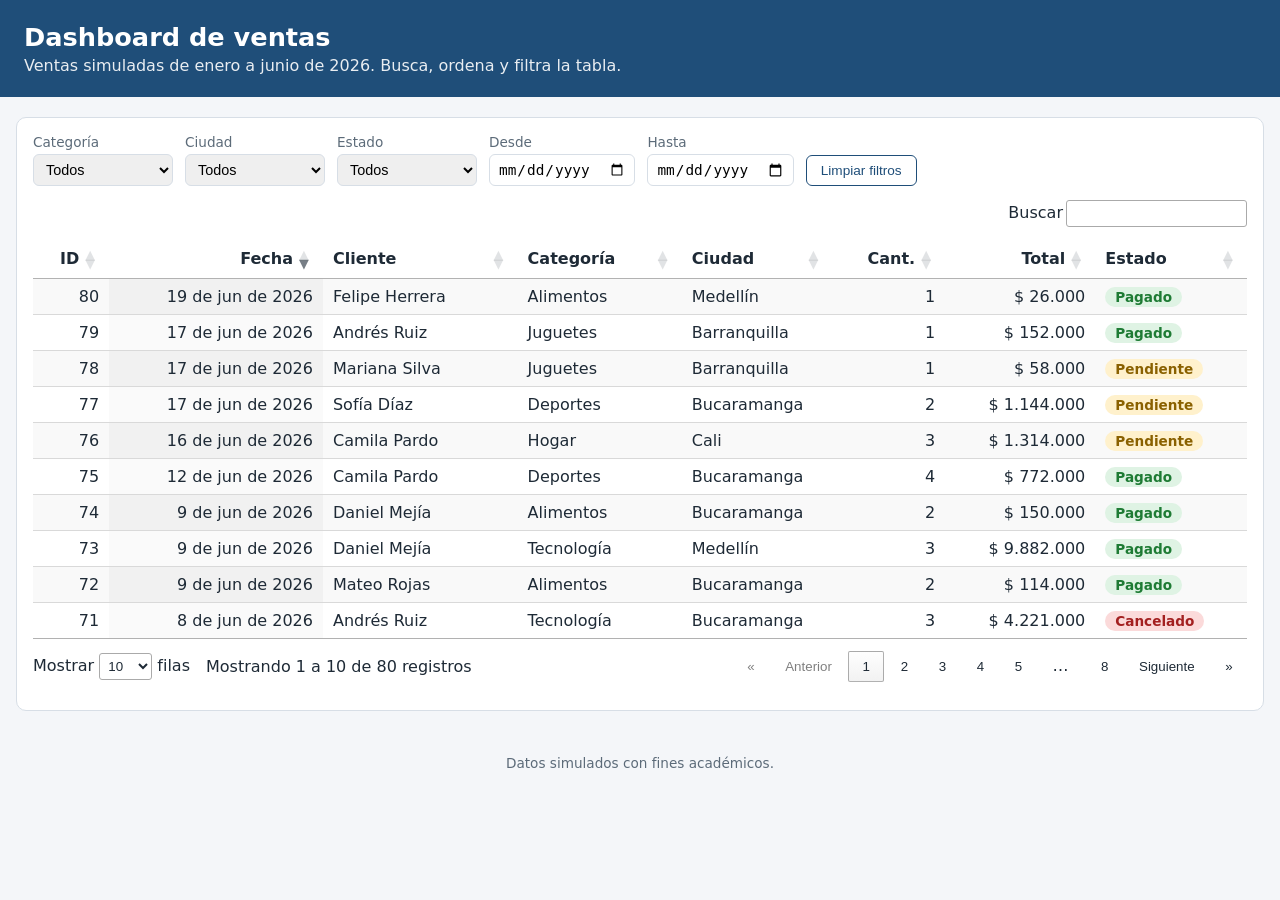
==== index.html @ bb97fc2d "feat: tabla de ventas con DataTables y filtros Agrega la página principal con la tabla de 80 ventas " ====
<!DOCTYPE html>
<html lang="es">
<head>
  <meta charset="utf-8">
  <meta name="viewport" content="width=device-width, initial-scale=1">
  <title>Dashboard de ventas</title>

  <!-- Estilos de las librerias (copia local en lib/) -->
  <link rel="stylesheet" href="lib/dataTables.dataTables.min.css">
  <link rel="stylesheet" href="lib/responsive.dataTables.min.css">
  <!-- Estilos propios, siempre despues de los de las librerias -->
  <link rel="stylesheet" href="css/estilos.css">
</head>
<body>

  <header class="encabezado">
    <h1>Dashboard de ventas</h1>
    <p>Ventas simuladas de enero a junio de 2026. Busca, ordena y filtra la tabla.</p>
  </header>

  <main class="contenedor">

    <!-- Filtros y tabla -->
    <section class="panel" aria-label="Tabla de ventas">
      <div class="filtros">
        <label>Categoría <select id="fCategoria"></select></label>
        <label>Ciudad <select id="fCiudad"></select></label>
        <label>Estado <select id="fEstado"></select></label>
        <label>Desde <input type="date" id="fDesde"></label>
        <label>Hasta <input type="date" id="fHasta"></label>
        <button type="button" id="btnLimpiar" class="boton-secundario">Limpiar filtros</button>
      </div>

      <table id="tabla" class="display nowrap" style="width:100%"></table>
    </section>

  </main>

  <footer class="pie">Datos simulados con fines académicos.</footer>

  <!-- Librerias (copia local) -->
  <script src="lib/jquery.min.js"></script>
  <script src="lib/dataTables.min.js"></script>
  <script src="lib/dataTables.responsive.min.js"></script>

  <!-- Codigo propio, el orden importa -->
  <script src="js/datos.js"></script>
  <script src="js/utilidades.js"></script>
  <script src="js/tabla.js"></script>
  <script src="js/main.js"></script>
</body>
</html>
---- css/estilos.css ----
/* ---------- Variables de color ---------- */
:root {
  --azul: #1F4E79;
  --azul-claro: #EAF1F8;
  --rojo: #C0392B;
  --texto: #1E2A36;
  --gris: #5C6B79;
  --borde: #D7DEE6;
  --fondo: #F4F6F9;
}

* { box-sizing: border-box; }

body {
  margin: 0;
  font-family: system-ui, -apple-system, "Segoe UI", Roboto, Arial, sans-serif;
  color: var(--texto);
  background: var(--fondo);
}

/* ---------- Estructura general ---------- */
.encabezado { background: var(--azul); color: #fff; padding: 22px 24px; }
.encabezado h1 { margin: 0 0 4px; font-size: 1.6rem; }
.encabezado p { margin: 0; opacity: 0.9; }

.contenedor { max-width: 1280px; margin: 0 auto; padding: 20px 16px 8px; }
.pie { text-align: center; color: var(--gris); font-size: 0.85rem; padding: 16px; }

.panel {
  background: #fff;
  border: 1px solid var(--borde);
  border-radius: 10px;
  padding: 16px;
  margin-bottom: 20px;
}
.panel-cabecera { display: flex; justify-content: space-between; align-items: center; margin-bottom: 8px; }
.panel h2 { margin: 0; font-size: 1.05rem; }

/* ---------- Filtros ---------- */
.filtros { display: flex; flex-wrap: wrap; gap: 12px; align-items: flex-end; margin-bottom: 14px; }
.filtros label { display: flex; flex-direction: column; gap: 4px; font-size: 0.85rem; color: var(--gris); }
.filtros select, .filtros input { padding: 6px 8px; border: 1px solid var(--borde); border-radius: 6px; font-size: 0.9rem; min-width: 140px; }

.boton-secundario {
  padding: 7px 14px;
  border: 1px solid var(--azul);
  border-radius: 6px;
  background: #fff;
  color: var(--azul);
  font-size: 0.85rem;
  cursor: pointer;
}
.boton-secundario:hover { background: var(--azul-claro); }

/* ---------- Etiquetas de estado (se usan en la tabla) ---------- */
.etiqueta { padding: 2px 10px; border-radius: 12px; font-size: 0.85em; font-weight: 600; }
.etiqueta.ok      { background: #DFF3E4; color: #1E7B34; }
.etiqueta.pend    { background: #FFF1CC; color: #8A6100; }
.etiqueta.anulado { background: #FBDADA; color: #A32020; }

/* ---------- Adaptacion a pantallas pequenas ---------- */
@media (max-width: 520px) {
  .filtros select, .filtros input { min-width: 120px; }
}
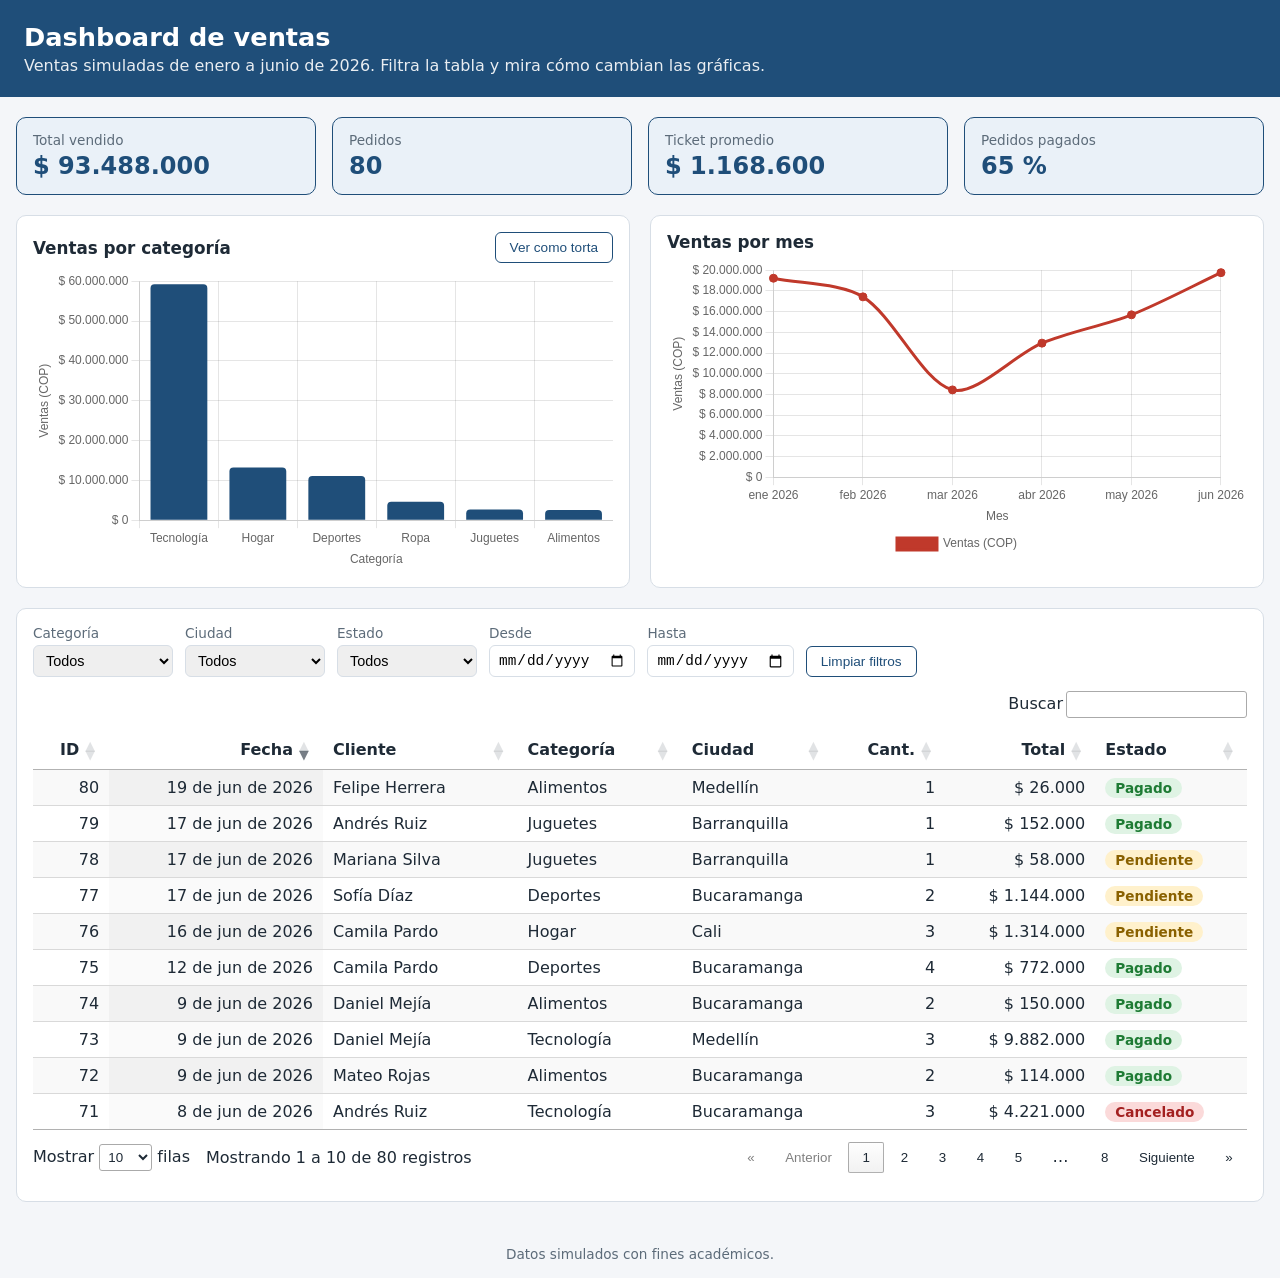
==== commit 16d4897d: "Tarjetas de resumen y gráficas con Chart.js Agrega cuatro tarjetas de resumen y dos gráficas (ventas" ====
--- a/index.html
+++ b/index.html
@@ -15,10 +15,34 @@
 
   <header class="encabezado">
     <h1>Dashboard de ventas</h1>
-    <p>Ventas simuladas de enero a junio de 2026. Busca, ordena y filtra la tabla.</p>
+    <p>Ventas simuladas de enero a junio de 2026. Filtra la tabla y mira cómo cambian las gráficas.</p>
   </header>
 
   <main class="contenedor">
+
+    <!-- Tarjetas de resumen -->
+    <section class="tarjetas" aria-label="Resumen">
+      <article class="tarjeta"><span class="tarjeta-titulo">Total vendido</span><strong id="kpiTotal">-</strong></article>
+      <article class="tarjeta"><span class="tarjeta-titulo">Pedidos</span><strong id="kpiPedidos">-</strong></article>
+      <article class="tarjeta"><span class="tarjeta-titulo">Ticket promedio</span><strong id="kpiTicket">-</strong></article>
+      <article class="tarjeta"><span class="tarjeta-titulo">Pedidos pagados</span><strong id="kpiPagados">-</strong></article>
+    </section>
+
+    <!-- Graficas -->
+    <section class="graficas" aria-label="Gráficas">
+      <article class="panel">
+        <div class="panel-cabecera">
+          <h2>Ventas por categoría</h2>
+          <button type="button" id="btnTipo" class="boton-secundario">Ver como torta</button>
+        </div>
+        <div class="caja-grafica"><canvas id="gCategorias"></canvas></div>
+      </article>
+
+      <article class="panel">
+        <div class="panel-cabecera"><h2>Ventas por mes</h2></div>
+        <div class="caja-grafica"><canvas id="gMeses"></canvas></div>
+      </article>
+    </section>
 
     <!-- Filtros y tabla -->
     <section class="panel" aria-label="Tabla de ventas">
@@ -42,11 +66,13 @@
   <script src="lib/jquery.min.js"></script>
   <script src="lib/dataTables.min.js"></script>
   <script src="lib/dataTables.responsive.min.js"></script>
+  <script src="lib/chart.umd.js"></script>
 
   <!-- Codigo propio, el orden importa -->
   <script src="js/datos.js"></script>
   <script src="js/utilidades.js"></script>
   <script src="js/tabla.js"></script>
+  <script src="js/graficas.js"></script>
   <script src="js/main.js"></script>
 </body>
 </html>
--- a/css/estilos.css
+++ b/css/estilos.css
@@ -36,6 +36,25 @@
 .panel-cabecera { display: flex; justify-content: space-between; align-items: center; margin-bottom: 8px; }
 .panel h2 { margin: 0; font-size: 1.05rem; }
 
+/* ---------- Tarjetas de resumen ---------- */
+.tarjetas { display: grid; grid-template-columns: repeat(4, 1fr); gap: 16px; margin-bottom: 20px; }
+.tarjeta {
+  background: var(--azul-claro);
+  border: 1px solid var(--azul);
+  border-radius: 10px;
+  padding: 14px 16px;
+  display: flex;
+  flex-direction: column;
+  gap: 4px;
+}
+.tarjeta-titulo { color: var(--gris); font-size: 0.85rem; }
+.tarjeta strong { font-size: 1.5rem; color: var(--azul); }
+
+/* ---------- Graficas ---------- */
+.graficas { display: grid; grid-template-columns: 1fr 1fr; gap: 20px; }
+/* Altura fija para que Chart.js (responsive) sepa cuanto espacio tiene */
+.caja-grafica { position: relative; height: 300px; width: 100%; }
+
 /* ---------- Filtros ---------- */
 .filtros { display: flex; flex-wrap: wrap; gap: 12px; align-items: flex-end; margin-bottom: 14px; }
 .filtros label { display: flex; flex-direction: column; gap: 4px; font-size: 0.85rem; color: var(--gris); }
@@ -59,6 +78,11 @@
 .etiqueta.anulado { background: #FBDADA; color: #A32020; }
 
 /* ---------- Adaptacion a pantallas pequenas ---------- */
+@media (max-width: 900px) {
+  .tarjetas { grid-template-columns: repeat(2, 1fr); }
+  .graficas { grid-template-columns: 1fr; }
+}
 @media (max-width: 520px) {
+  .tarjetas { grid-template-columns: 1fr; }
   .filtros select, .filtros input { min-width: 120px; }
 }
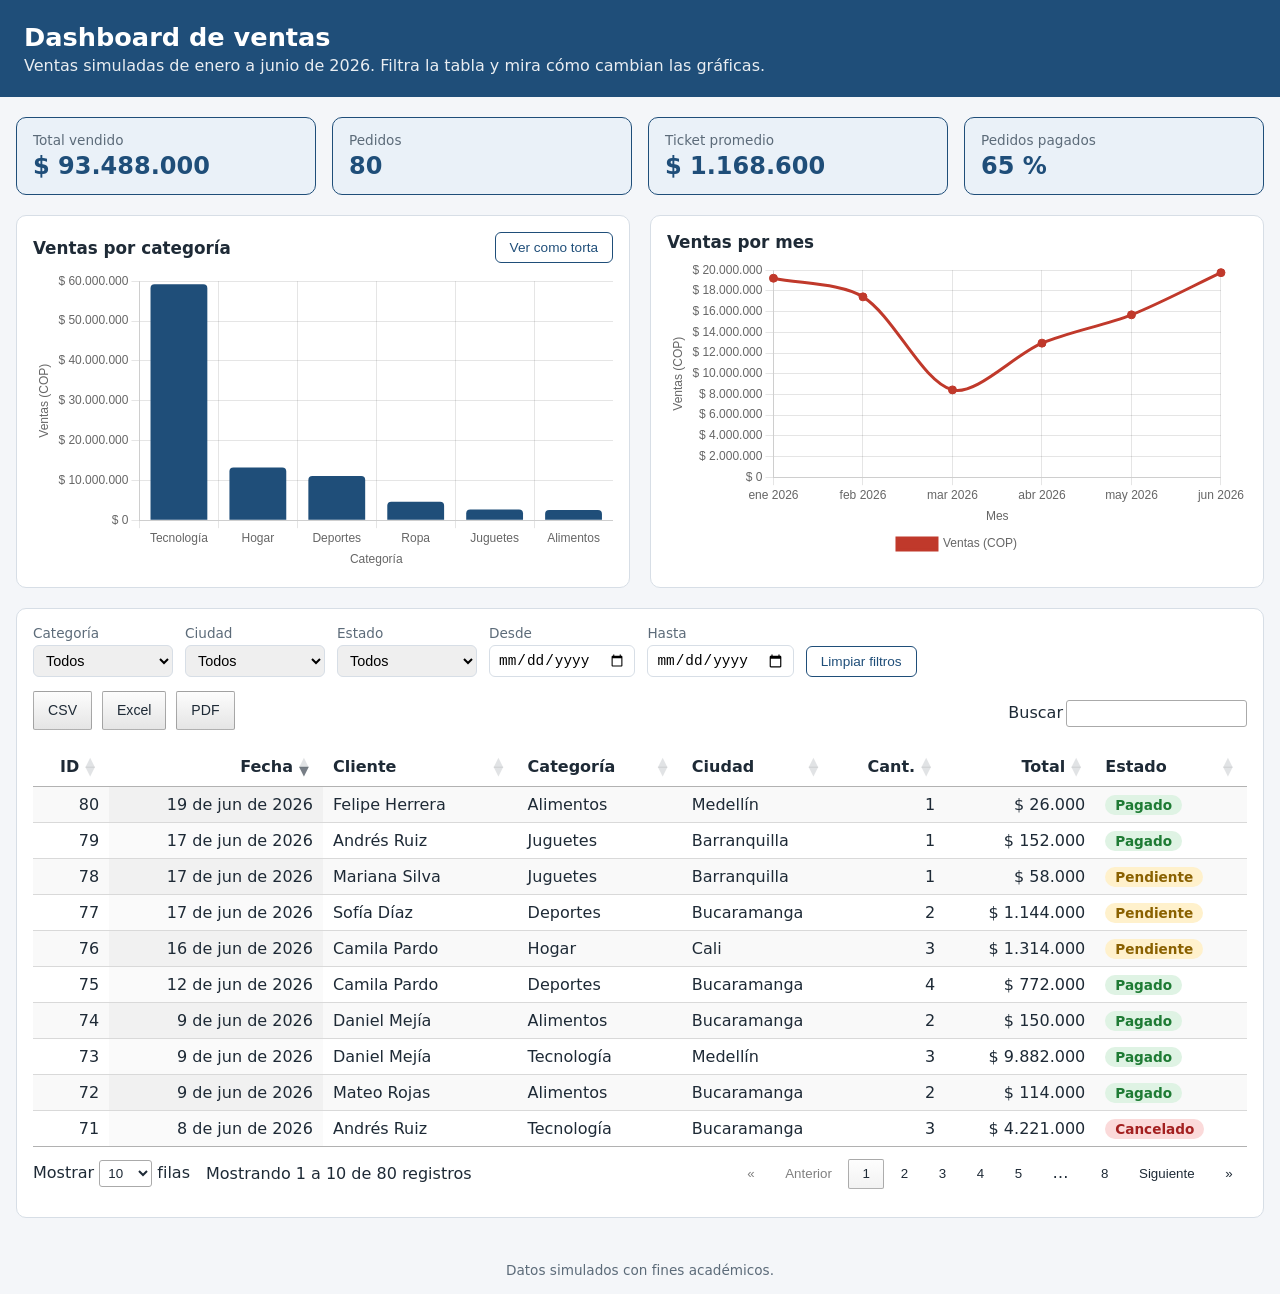
==== commit f10824b4: "Exportación a CSV, Excel y PDF y documentación Agrega botones de exportación que descargan las filas" ====
--- a/index.html
+++ b/index.html
@@ -7,6 +7,7 @@
 
   <!-- Estilos de las librerias (copia local en lib/) -->
   <link rel="stylesheet" href="lib/dataTables.dataTables.min.css">
+  <link rel="stylesheet" href="lib/buttons.dataTables.min.css">
   <link rel="stylesheet" href="lib/responsive.dataTables.min.css">
   <!-- Estilos propios, siempre despues de los de las librerias -->
   <link rel="stylesheet" href="css/estilos.css">
@@ -62,9 +63,14 @@
 
   <footer class="pie">Datos simulados con fines académicos.</footer>
 
-  <!-- Librerias (copia local) -->
+  <!-- Librerias (copia local). Para usar CDN ver README.md -->
   <script src="lib/jquery.min.js"></script>
   <script src="lib/dataTables.min.js"></script>
+  <script src="lib/dataTables.buttons.min.js"></script>
+  <script src="lib/jszip.min.js"></script>
+  <script src="lib/pdfmake.min.js"></script>
+  <script src="lib/vfs_fonts.js"></script>
+  <script src="lib/buttons.html5.min.js"></script>
   <script src="lib/dataTables.responsive.min.js"></script>
   <script src="lib/chart.umd.js"></script>
 
